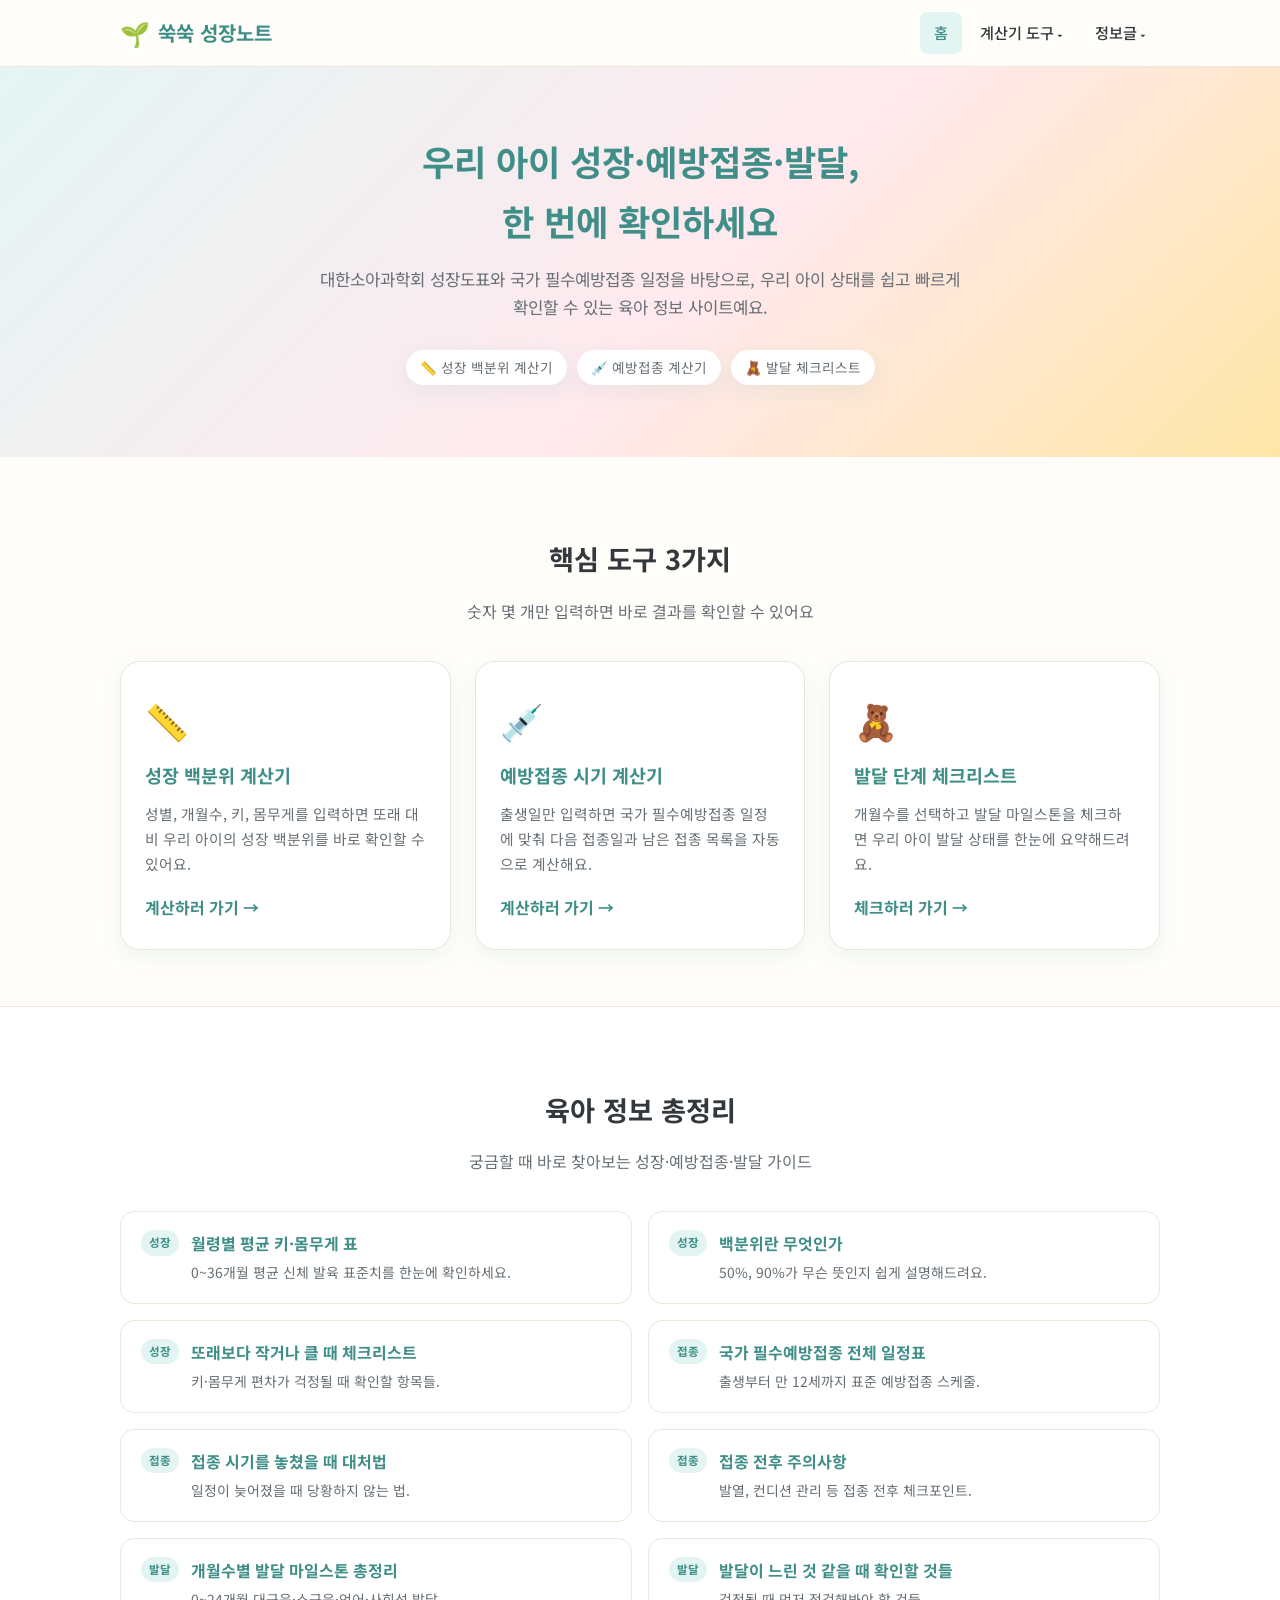
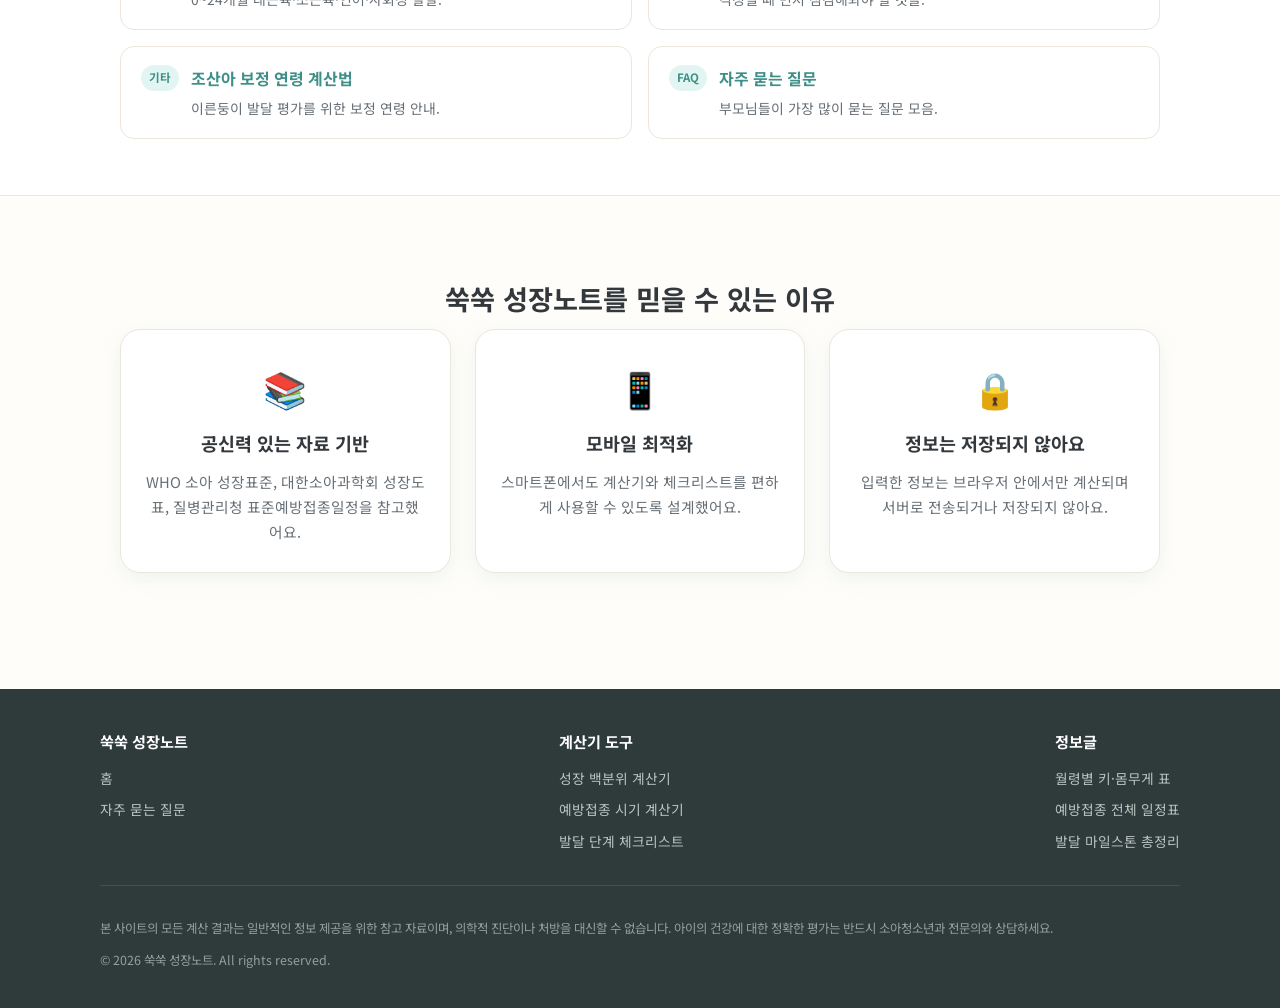
==== index.html @ 6a205681 "Add baby growth/vaccination/development static parenting site - 3 interactive tools: growth percenti" ====
<!DOCTYPE html>
<html lang="ko">
<head>
<meta charset="UTF-8" />
<meta name="viewport" content="width=device-width, initial-scale=1.0" />
<title>쑥쑥 성장노트 | 우리 아이 성장·예방접종·발달 한눈에 확인</title>
<meta name="description" content="성장 백분위 계산기, 예방접종 시기 계산기, 발달 단계 체크리스트까지 - 우리 아이의 성장, 예방접종, 발달을 한 번에 확인할 수 있는 육아 정보 사이트, 쑥쑥 성장노트." />
<meta name="keywords" content="성장백분위,성장곡선,예방접종일정,영유아발달,월령별키몸무게,육아정보" />
<link rel="canonical" href="https://example.com/" />
<meta property="og:title" content="쑥쑥 성장노트 | 우리 아이 성장·예방접종·발달 한눈에 확인" />
<meta property="og:description" content="성장 백분위 계산기, 예방접종 계산기, 발달 체크리스트로 우리 아이 건강을 챙기세요." />
<meta property="og:type" content="website" />
<link rel="icon" href="assets/favicon.svg" type="image/svg+xml" />
<link rel="preconnect" href="https://fonts.googleapis.com" />
<link href="https://fonts.googleapis.com/css2?family=Noto+Sans+KR:wght@400;500;700;900&display=swap" rel="stylesheet" />
<link rel="stylesheet" href="css/style.css" />
</head>
<body>

<header class="site-header">
  <div class="nav-wrap">
    <a href="index.html" class="logo"><span class="emoji">🌱</span> 쑥쑥 성장노트</a>
    <button class="nav-toggle" aria-label="메뉴 열기" aria-expanded="false">☰</button>
    <nav class="main-nav">
      <a href="index.html" class="active">홈</a>
      <details class="nav-dropdown">
        <summary>계산기 도구</summary>
        <div class="dropdown-panel">
          <a href="tools/growth-calculator.html">📏 성장 백분위 계산기</a>
          <a href="tools/vaccine-calculator.html">💉 예방접종 시기 계산기</a>
          <a href="tools/development-checklist.html">🧸 발달 단계 체크리스트</a>
        </div>
      </details>
      <details class="nav-dropdown">
        <summary>정보글</summary>
        <div class="dropdown-panel">
          <div class="group-label">성장</div>
          <a href="articles/growth-table.html">월령별 평균 키·몸무게 표</a>
          <a href="articles/percentile-explained.html">백분위란 무엇인가</a>
          <a href="articles/small-or-tall-checklist.html">또래보다 작거나 클 때 체크리스트</a>
          <div class="group-label">예방접종</div>
          <a href="articles/vaccine-schedule.html">국가 필수예방접종 전체 일정표</a>
          <a href="articles/missed-vaccine.html">접종 시기를 놓쳤을 때 대처법</a>
          <a href="articles/vaccine-care.html">접종 전후 주의사항</a>
          <div class="group-label">발달</div>
          <a href="articles/development-milestones.html">개월수별 발달 마일스톤 총정리</a>
          <a href="articles/development-concerns.html">발달이 느린 것 같을 때 확인할 것들</a>
          <div class="group-label">기타</div>
          <a href="articles/corrected-age.html">조산아 보정 연령 계산법</a>
          <a href="articles/faq.html">자주 묻는 질문</a>
        </div>
      </details>
    </nav>
  </div>
</header>

<section class="hero">
  <div class="container">
    <h1>우리 아이 성장·예방접종·발달,<br />한 번에 확인하세요</h1>
    <p>대한소아과학회 성장도표와 국가 필수예방접종 일정을 바탕으로, 우리 아이 상태를 쉽고 빠르게 확인할 수 있는 육아 정보 사이트예요.</p>
    <div class="hero-badges">
      <span class="badge">📏 성장 백분위 계산기</span>
      <span class="badge">💉 예방접종 계산기</span>
      <span class="badge">🧸 발달 체크리스트</span>
    </div>
  </div>
</section>

<section id="tools">
  <div class="container">
    <h2 class="section-title">핵심 도구 3가지</h2>
    <p class="section-sub">숫자 몇 개만 입력하면 바로 결과를 확인할 수 있어요</p>
    <div class="card-grid">
      <a href="tools/growth-calculator.html" class="tool-card">
        <div class="icon">📏</div>
        <h3>성장 백분위 계산기</h3>
        <p>성별, 개월수, 키, 몸무게를 입력하면 또래 대비 우리 아이의 성장 백분위를 바로 확인할 수 있어요.</p>
        <span class="cta">계산하러 가기 →</span>
      </a>
      <a href="tools/vaccine-calculator.html" class="tool-card">
        <div class="icon">💉</div>
        <h3>예방접종 시기 계산기</h3>
        <p>출생일만 입력하면 국가 필수예방접종 일정에 맞춰 다음 접종일과 남은 접종 목록을 자동으로 계산해요.</p>
        <span class="cta">계산하러 가기 →</span>
      </a>
      <a href="tools/development-checklist.html" class="tool-card">
        <div class="icon">🧸</div>
        <h3>발달 단계 체크리스트</h3>
        <p>개월수를 선택하고 발달 마일스톤을 체크하면 우리 아이 발달 상태를 한눈에 요약해드려요.</p>
        <span class="cta">체크하러 가기 →</span>
      </a>
    </div>
  </div>
</section>

<section id="articles" style="background:var(--color-surface);border-top:1px solid var(--color-border);border-bottom:1px solid var(--color-border);">
  <div class="container">
    <h2 class="section-title">육아 정보 총정리</h2>
    <p class="section-sub">궁금할 때 바로 찾아보는 성장·예방접종·발달 가이드</p>
    <div class="article-grid">
      <a href="articles/growth-table.html" class="article-card">
        <span class="tag">성장</span>
        <div><h4>월령별 평균 키·몸무게 표</h4><p>0~36개월 평균 신체 발육 표준치를 한눈에 확인하세요.</p></div>
      </a>
      <a href="articles/percentile-explained.html" class="article-card">
        <span class="tag">성장</span>
        <div><h4>백분위란 무엇인가</h4><p>50%, 90%가 무슨 뜻인지 쉽게 설명해드려요.</p></div>
      </a>
      <a href="articles/small-or-tall-checklist.html" class="article-card">
        <span class="tag">성장</span>
        <div><h4>또래보다 작거나 클 때 체크리스트</h4><p>키·몸무게 편차가 걱정될 때 확인할 항목들.</p></div>
      </a>
      <a href="articles/vaccine-schedule.html" class="article-card">
        <span class="tag">접종</span>
        <div><h4>국가 필수예방접종 전체 일정표</h4><p>출생부터 만 12세까지 표준 예방접종 스케줄.</p></div>
      </a>
      <a href="articles/missed-vaccine.html" class="article-card">
        <span class="tag">접종</span>
        <div><h4>접종 시기를 놓쳤을 때 대처법</h4><p>일정이 늦어졌을 때 당황하지 않는 법.</p></div>
      </a>
      <a href="articles/vaccine-care.html" class="article-card">
        <span class="tag">접종</span>
        <div><h4>접종 전후 주의사항</h4><p>발열, 컨디션 관리 등 접종 전후 체크포인트.</p></div>
      </a>
      <a href="articles/development-milestones.html" class="article-card">
        <span class="tag">발달</span>
        <div><h4>개월수별 발달 마일스톤 총정리</h4><p>0~24개월 대근육·소근육·언어·사회성 발달.</p></div>
      </a>
      <a href="articles/development-concerns.html" class="article-card">
        <span class="tag">발달</span>
        <div><h4>발달이 느린 것 같을 때 확인할 것들</h4><p>걱정될 때 먼저 점검해봐야 할 것들.</p></div>
      </a>
      <a href="articles/corrected-age.html" class="article-card">
        <span class="tag">기타</span>
        <div><h4>조산아 보정 연령 계산법</h4><p>이른둥이 발달 평가를 위한 보정 연령 안내.</p></div>
      </a>
      <a href="articles/faq.html" class="article-card">
        <span class="tag">FAQ</span>
        <div><h4>자주 묻는 질문</h4><p>부모님들이 가장 많이 묻는 질문 모음.</p></div>
      </a>
    </div>
  </div>
</section>

<section>
  <div class="container text-center">
    <h2 class="section-title">쑥쑥 성장노트를 믿을 수 있는 이유</h2>
    <div class="card-grid">
      <div class="tool-card">
        <div class="icon">📚</div>
        <h3>공신력 있는 자료 기반</h3>
        <p>WHO 소아 성장표준, 대한소아과학회 성장도표, 질병관리청 표준예방접종일정을 참고했어요.</p>
      </div>
      <div class="tool-card">
        <div class="icon">📱</div>
        <h3>모바일 최적화</h3>
        <p>스마트폰에서도 계산기와 체크리스트를 편하게 사용할 수 있도록 설계했어요.</p>
      </div>
      <div class="tool-card">
        <div class="icon">🔒</div>
        <h3>정보는 저장되지 않아요</h3>
        <p>입력한 정보는 브라우저 안에서만 계산되며 서버로 전송되거나 저장되지 않아요.</p>
      </div>
    </div>
  </div>
</section>

<footer class="site-footer">
  <div class="footer-inner">
    <div class="footer-col">
      <h5>쑥쑥 성장노트</h5>
      <a href="index.html">홈</a>
      <a href="articles/faq.html">자주 묻는 질문</a>
    </div>
    <div class="footer-col">
      <h5>계산기 도구</h5>
      <a href="tools/growth-calculator.html">성장 백분위 계산기</a>
      <a href="tools/vaccine-calculator.html">예방접종 시기 계산기</a>
      <a href="tools/development-checklist.html">발달 단계 체크리스트</a>
    </div>
    <div class="footer-col">
      <h5>정보글</h5>
      <a href="articles/growth-table.html">월령별 키·몸무게 표</a>
      <a href="articles/vaccine-schedule.html">예방접종 전체 일정표</a>
      <a href="articles/development-milestones.html">발달 마일스톤 총정리</a>
    </div>
  </div>
  <div class="footer-bottom">
    <p>본 사이트의 모든 계산 결과는 일반적인 정보 제공을 위한 참고 자료이며, 의학적 진단이나 처방을 대신할 수 없습니다. 아이의 건강에 대한 정확한 평가는 반드시 소아청소년과 전문의와 상담하세요.</p>
    <p>© <span id="year"></span> 쑥쑥 성장노트. All rights reserved.</p>
  </div>
</footer>

<script src="js/main.js"></script>
</body>
</html>
---- css/style.css ----
/* ========================================
   쑥쑥 성장노트 - 공통 스타일시트
   파스텔톤, 신뢰감 있는 육아정보 사이트
   ======================================== */

:root {
  --color-primary: #5fb3ab;
  --color-primary-dark: #3f8f88;
  --color-primary-light: #e3f5f3;
  --color-accent: #ff9eb0;
  --color-accent-light: #ffe9ee;
  --color-yellow: #ffe6a7;
  --color-blue: #eaf2ff;
  --color-bg: #fffdf9;
  --color-surface: #ffffff;
  --color-text: #33383d;
  --color-text-soft: #676f76;
  --color-border: #ece6db;
  --radius-lg: 20px;
  --radius-md: 14px;
  --radius-sm: 8px;
  --shadow-soft: 0 6px 20px rgba(95, 179, 171, 0.12);
  --max-width: 1080px;
  --font-main: "Noto Sans KR", "Pretendard", -apple-system, BlinkMacSystemFont, "Malgun Gothic", sans-serif;
}

* {
  box-sizing: border-box;
}

html {
  scroll-behavior: smooth;
}

body {
  margin: 0;
  font-family: var(--font-main);
  background: var(--color-bg);
  color: var(--color-text);
  line-height: 1.7;
  -webkit-font-smoothing: antialiased;
}

img {
  max-width: 100%;
}

a {
  color: var(--color-primary-dark);
  text-decoration: none;
}

a:hover {
  text-decoration: underline;
}

.container {
  max-width: var(--max-width);
  margin: 0 auto;
  padding: 0 20px;
}

/* ---------- Header / Nav ---------- */
.site-header {
  position: sticky;
  top: 0;
  z-index: 100;
  background: rgba(255, 253, 249, 0.94);
  backdrop-filter: blur(6px);
  border-bottom: 1px solid var(--color-border);
}

.nav-wrap {
  max-width: var(--max-width);
  margin: 0 auto;
  padding: 12px 20px;
  display: flex;
  align-items: center;
  justify-content: space-between;
  gap: 16px;
}

.logo {
  display: flex;
  align-items: center;
  gap: 8px;
  font-size: 1.25rem;
  font-weight: 700;
  color: var(--color-primary-dark);
  white-space: nowrap;
}

.logo .emoji {
  font-size: 1.5rem;
}

.nav-toggle {
  display: none;
  background: none;
  border: none;
  font-size: 1.6rem;
  cursor: pointer;
  color: var(--color-primary-dark);
  padding: 4px 8px;
}

.main-nav {
  display: flex;
  align-items: center;
  gap: 4px;
  flex-wrap: wrap;
  justify-content: flex-end;
}

.main-nav > a {
  padding: 8px 14px;
  border-radius: var(--radius-sm);
  color: var(--color-text);
  font-weight: 500;
  font-size: 0.95rem;
  white-space: nowrap;
}

.main-nav > a:hover,
.main-nav > a.active {
  background: var(--color-primary-light);
  color: var(--color-primary-dark);
  text-decoration: none;
}

.nav-dropdown {
  position: relative;
}

.nav-dropdown > summary {
  list-style: none;
  cursor: pointer;
  padding: 8px 14px;
  border-radius: var(--radius-sm);
  font-weight: 500;
  font-size: 0.95rem;
  color: var(--color-text);
  user-select: none;
}

.nav-dropdown > summary::-webkit-details-marker {
  display: none;
}

.nav-dropdown > summary::after {
  content: " ▾";
  font-size: 0.75em;
}

.nav-dropdown[open] > summary,
.nav-dropdown > summary:hover {
  background: var(--color-primary-light);
  color: var(--color-primary-dark);
}

.dropdown-panel {
  position: absolute;
  right: 0;
  top: calc(100% + 8px);
  background: var(--color-surface);
  border: 1px solid var(--color-border);
  border-radius: var(--radius-md);
  box-shadow: var(--shadow-soft);
  padding: 10px;
  min-width: 240px;
  display: grid;
  gap: 2px;
  z-index: 50;
}

.dropdown-panel .group-label {
  font-size: 0.75rem;
  color: var(--color-text-soft);
  padding: 8px 10px 2px;
  font-weight: 700;
}

.dropdown-panel a {
  display: block;
  padding: 8px 10px;
  border-radius: var(--radius-sm);
  color: var(--color-text);
  font-size: 0.92rem;
}

.dropdown-panel a:hover {
  background: var(--color-primary-light);
  text-decoration: none;
  color: var(--color-primary-dark);
}

/* ---------- Hero ---------- */
.hero {
  background: linear-gradient(135deg, var(--color-primary-light) 0%, var(--color-accent-light) 55%, var(--color-yellow) 100%);
  padding: 64px 20px 72px;
  text-align: center;
}

.hero h1 {
  font-size: 2.2rem;
  margin: 0 0 14px;
  color: var(--color-primary-dark);
}

.hero p {
  font-size: 1.05rem;
  color: var(--color-text-soft);
  max-width: 640px;
  margin: 0 auto 28px;
}

.hero-badges {
  display: flex;
  flex-wrap: wrap;
  gap: 10px;
  justify-content: center;
}

.badge {
  background: var(--color-surface);
  padding: 6px 14px;
  border-radius: 999px;
  font-size: 0.85rem;
  color: var(--color-text-soft);
  box-shadow: var(--shadow-soft);
}

/* ---------- Sections ---------- */
section {
  padding: 56px 0;
}

.section-title {
  text-align: center;
  margin-bottom: 8px;
  font-size: 1.7rem;
  color: var(--color-text);
}

.section-sub {
  text-align: center;
  color: var(--color-text-soft);
  margin-bottom: 36px;
}

/* ---------- Cards ---------- */
.card-grid {
  display: grid;
  grid-template-columns: repeat(3, 1fr);
  gap: 24px;
}

.tool-card {
  background: var(--color-surface);
  border-radius: var(--radius-lg);
  padding: 28px 24px;
  box-shadow: var(--shadow-soft);
  border: 1px solid var(--color-border);
  transition: transform 0.15s ease, box-shadow 0.15s ease;
  display: flex;
  flex-direction: column;
  gap: 10px;
}

.tool-card:hover {
  transform: translateY(-4px);
  box-shadow: 0 12px 28px rgba(95, 179, 171, 0.2);
}

.tool-card .icon {
  font-size: 2.2rem;
}

.tool-card h3 {
  margin: 0;
  font-size: 1.15rem;
}

.tool-card p {
  color: var(--color-text-soft);
  font-size: 0.92rem;
  margin: 0;
  flex-grow: 1;
}

.tool-card .cta {
  margin-top: 8px;
  display: inline-block;
  font-weight: 700;
  color: var(--color-primary-dark);
}

.article-grid {
  display: grid;
  grid-template-columns: repeat(2, 1fr);
  gap: 16px;
}

.article-card {
  background: var(--color-surface);
  border: 1px solid var(--color-border);
  border-radius: var(--radius-md);
  padding: 18px 20px;
  display: flex;
  gap: 12px;
  align-items: flex-start;
}

.article-card .tag {
  font-size: 0.72rem;
  font-weight: 700;
  color: var(--color-primary-dark);
  background: var(--color-primary-light);
  padding: 3px 8px;
  border-radius: 999px;
  white-space: nowrap;
}

.article-card h4 {
  margin: 0 0 4px;
  font-size: 1rem;
}

.article-card p {
  margin: 0;
  font-size: 0.87rem;
  color: var(--color-text-soft);
}

/* ---------- Page header (inner pages) ---------- */
.page-hero {
  background: var(--color-primary-light);
  padding: 40px 20px;
  text-align: center;
}

.page-hero h1 {
  margin: 0 0 8px;
  font-size: 1.75rem;
  color: var(--color-primary-dark);
}

.page-hero p {
  margin: 0;
  color: var(--color-text-soft);
}

.breadcrumb {
  font-size: 0.85rem;
  color: var(--color-text-soft);
  margin-bottom: 8px;
}

.content-wrap {
  max-width: 780px;
  margin: 0 auto;
  padding: 40px 20px 80px;
}

.content-wrap h2 {
  color: var(--color-primary-dark);
  margin-top: 40px;
  font-size: 1.35rem;
}

.content-wrap h3 {
  font-size: 1.1rem;
  margin-top: 28px;
}

.content-wrap table {
  width: 100%;
  border-collapse: collapse;
  margin: 20px 0;
  font-size: 0.9rem;
}

.content-wrap th,
.content-wrap td {
  border: 1px solid var(--color-border);
  padding: 8px 10px;
  text-align: center;
}

.content-wrap th {
  background: var(--color-primary-light);
  color: var(--color-primary-dark);
}

.content-wrap tr:nth-child(even) {
  background: #fbf9f4;
}

.table-scroll {
  overflow-x: auto;
  -webkit-overflow-scrolling: touch;
}

.callout {
  background: var(--color-accent-light);
  border-left: 4px solid var(--color-accent);
  border-radius: var(--radius-sm);
  padding: 16px 18px;
  margin: 20px 0;
  font-size: 0.92rem;
}

.callout.info {
  background: var(--color-blue);
  border-left-color: #7ea8e0;
}

.callout.warn {
  background: var(--color-yellow);
  border-left-color: #e0b23a;
}

.disclaimer {
  font-size: 0.82rem;
  color: var(--color-text-soft);
  background: #f6f3ec;
  border-radius: var(--radius-sm);
  padding: 14px 16px;
  margin-top: 32px;
}

/* ---------- Calculator UI ---------- */
.calc-box {
  background: var(--color-surface);
  border-radius: var(--radius-lg);
  box-shadow: var(--shadow-soft);
  border: 1px solid var(--color-border);
  padding: 28px;
  max-width: 640px;
  margin: 0 auto;
}

.form-row {
  margin-bottom: 18px;
}

.form-row label {
  display: block;
  font-weight: 700;
  margin-bottom: 6px;
  font-size: 0.92rem;
}

.form-row .hint {
  font-weight: 400;
  color: var(--color-text-soft);
  font-size: 0.8rem;
  margin-left: 4px;
}

.form-row input[type="number"],
.form-row input[type="date"],
.form-row select {
  width: 100%;
  padding: 12px 14px;
  border: 1.5px solid var(--color-border);
  border-radius: var(--radius-sm);
  font-size: 1rem;
  font-family: inherit;
  background: #fff;
  color: var(--color-text);
}

.form-row input:focus,
.form-row select:focus {
  outline: none;
  border-color: var(--color-primary);
}

.radio-group {
  display: flex;
  gap: 10px;
}

.radio-group label {
  flex: 1;
  display: flex;
  align-items: center;
  justify-content: center;
  gap: 6px;
  padding: 12px;
  border: 1.5px solid var(--color-border);
  border-radius: var(--radius-sm);
  cursor: pointer;
  font-weight: 500;
  font-size: 0.95rem;
}

.radio-group input {
  accent-color: var(--color-primary);
}

.radio-group input:checked + span,
.radio-group label:has(input:checked) {
  color: var(--color-primary-dark);
  border-color: var(--color-primary);
  background: var(--color-primary-light);
}

.btn {
  display: inline-block;
  background: var(--color-primary);
  color: #fff;
  border: none;
  padding: 14px 24px;
  border-radius: var(--radius-sm);
  font-size: 1rem;
  font-weight: 700;
  cursor: pointer;
  width: 100%;
  font-family: inherit;
  transition: background 0.15s ease;
}

.btn:hover {
  background: var(--color-primary-dark);
  text-decoration: none;
}

.btn.secondary {
  background: var(--color-surface);
  color: var(--color-primary-dark);
  border: 1.5px solid var(--color-primary);
}

.result-box {
  margin-top: 24px;
  padding: 22px;
  border-radius: var(--radius-md);
  background: var(--color-primary-light);
  display: none;
}

.result-box.show {
  display: block;
}

.result-headline {
  font-size: 1.3rem;
  font-weight: 700;
  color: var(--color-primary-dark);
  margin-bottom: 6px;
}

.result-sub {
  color: var(--color-text-soft);
  font-size: 0.9rem;
  margin-bottom: 16px;
}

.percentile-bar-wrap {
  margin: 14px 0;
}

.percentile-bar-label {
  display: flex;
  justify-content: space-between;
  font-size: 0.82rem;
  color: var(--color-text-soft);
  margin-bottom: 4px;
}

.percentile-bar {
  height: 14px;
  border-radius: 999px;
  background: #dcefed;
  position: relative;
  overflow: visible;
}

.percentile-bar-fill {
  height: 100%;
  border-radius: 999px;
  background: linear-gradient(90deg, var(--color-primary), var(--color-accent));
}

.result-grid {
  display: grid;
  grid-template-columns: 1fr 1fr;
  gap: 14px;
  margin-top: 16px;
}

.result-item {
  background: #fff;
  border-radius: var(--radius-sm);
  padding: 14px;
  text-align: center;
}

.result-item .num {
  font-size: 1.4rem;
  font-weight: 700;
  color: var(--color-primary-dark);
}

.result-item .label {
  font-size: 0.8rem;
  color: var(--color-text-soft);
}

/* Vaccine list */
.vaccine-list {
  margin-top: 20px;
  display: grid;
  gap: 10px;
}

.vaccine-item {
  display: flex;
  align-items: center;
  justify-content: space-between;
  gap: 10px;
  background: #fff;
  border-radius: var(--radius-sm);
  padding: 12px 16px;
  border-left: 5px solid var(--color-border);
}

.vaccine-item.overdue {
  border-left-color: #e0645f;
  background: #fff2f1;
}

.vaccine-item.soon {
  border-left-color: #e0b23a;
  background: #fffaf0;
}

.vaccine-item.upcoming {
  border-left-color: var(--color-primary);
}

.vaccine-item .v-name {
  font-weight: 700;
  font-size: 0.95rem;
}

.vaccine-item .v-age {
  font-size: 0.8rem;
  color: var(--color-text-soft);
}

.vaccine-item .v-date {
  font-size: 0.85rem;
  font-weight: 700;
  white-space: nowrap;
}

.status-pill {
  font-size: 0.72rem;
  font-weight: 700;
  padding: 3px 9px;
  border-radius: 999px;
  white-space: nowrap;
}

.status-pill.overdue {
  background: #e0645f;
  color: #fff;
}

.status-pill.soon {
  background: #e0b23a;
  color: #fff;
}

.status-pill.upcoming {
  background: var(--color-primary-light);
  color: var(--color-primary-dark);
}

/* Checklist */
.checklist-group {
  margin-bottom: 22px;
}

.checklist-group h4 {
  color: var(--color-primary-dark);
  margin-bottom: 8px;
  font-size: 0.95rem;
}

.check-item {
  display: flex;
  align-items: flex-start;
  gap: 10px;
  padding: 10px 12px;
  border-radius: var(--radius-sm);
  border: 1px solid var(--color-border);
  margin-bottom: 6px;
  cursor: pointer;
  font-size: 0.92rem;
}

.check-item:hover {
  background: var(--color-primary-light);
}

.check-item input {
  margin-top: 3px;
  width: 18px;
  height: 18px;
  accent-color: var(--color-primary);
  flex-shrink: 0;
}

.summary-box {
  text-align: center;
  padding: 20px;
  border-radius: var(--radius-md);
  background: var(--color-primary-light);
  margin-top: 16px;
}

.summary-box .ratio {
  font-size: 2rem;
  font-weight: 700;
  color: var(--color-primary-dark);
}

/* FAQ accordion */
.faq-item {
  border: 1px solid var(--color-border);
  border-radius: var(--radius-md);
  margin-bottom: 12px;
  overflow: hidden;
}

.faq-item summary {
  padding: 16px 18px;
  cursor: pointer;
  font-weight: 700;
  background: var(--color-surface);
  list-style: none;
}

.faq-item summary::-webkit-details-marker {
  display: none;
}

.faq-item summary::before {
  content: "Q. ";
  color: var(--color-primary-dark);
}

.faq-item[open] summary {
  background: var(--color-primary-light);
}

.faq-item .faq-answer {
  padding: 4px 18px 18px;
  color: var(--color-text-soft);
  font-size: 0.93rem;
}

/* ---------- Footer ---------- */
.site-footer {
  background: #2f3a3b;
  color: #d8dedb;
  padding: 40px 20px 24px;
  margin-top: 60px;
}

.footer-inner {
  max-width: var(--max-width);
  margin: 0 auto;
  display: flex;
  flex-wrap: wrap;
  gap: 32px;
  justify-content: space-between;
}

.footer-col h5 {
  color: #fff;
  margin: 0 0 12px;
  font-size: 0.95rem;
}

.footer-col a {
  display: block;
  color: #b9c4c0;
  font-size: 0.86rem;
  margin-bottom: 8px;
}

.footer-col a:hover {
  color: #fff;
}

.footer-bottom {
  max-width: var(--max-width);
  margin: 24px auto 0;
  padding-top: 20px;
  border-top: 1px solid #43504f;
  font-size: 0.78rem;
  color: #94a09c;
  line-height: 1.6;
}

/* ---------- Utility ---------- */
.text-center {
  text-align: center;
}

.mt-24 {
  margin-top: 24px;
}

.back-link {
  display: inline-block;
  margin-top: 30px;
  font-size: 0.9rem;
}

/* ---------- Responsive ---------- */
@media (max-width: 900px) {
  .card-grid {
    grid-template-columns: repeat(2, 1fr);
  }
  .article-grid {
    grid-template-columns: 1fr;
  }
}

@media (max-width: 720px) {
  .nav-toggle {
    display: block;
  }

  .main-nav {
    display: none;
    position: absolute;
    top: 100%;
    left: 0;
    right: 0;
    background: var(--color-surface);
    flex-direction: column;
    align-items: stretch;
    padding: 10px 20px 20px;
    border-bottom: 1px solid var(--color-border);
    box-shadow: var(--shadow-soft);
  }

  .main-nav.open {
    display: flex;
  }

  .main-nav > a,
  .nav-dropdown > summary {
    width: 100%;
    text-align: left;
  }

  .dropdown-panel {
    position: static;
    box-shadow: none;
    border: none;
    padding: 0 0 0 10px;
  }

  .hero h1 {
    font-size: 1.6rem;
  }

  .card-grid {
    grid-template-columns: 1fr;
  }

  .result-grid {
    grid-template-columns: 1fr 1fr;
  }

  .radio-group {
    flex-direction: column;
  }

  .vaccine-item {
    flex-wrap: wrap;
  }
}
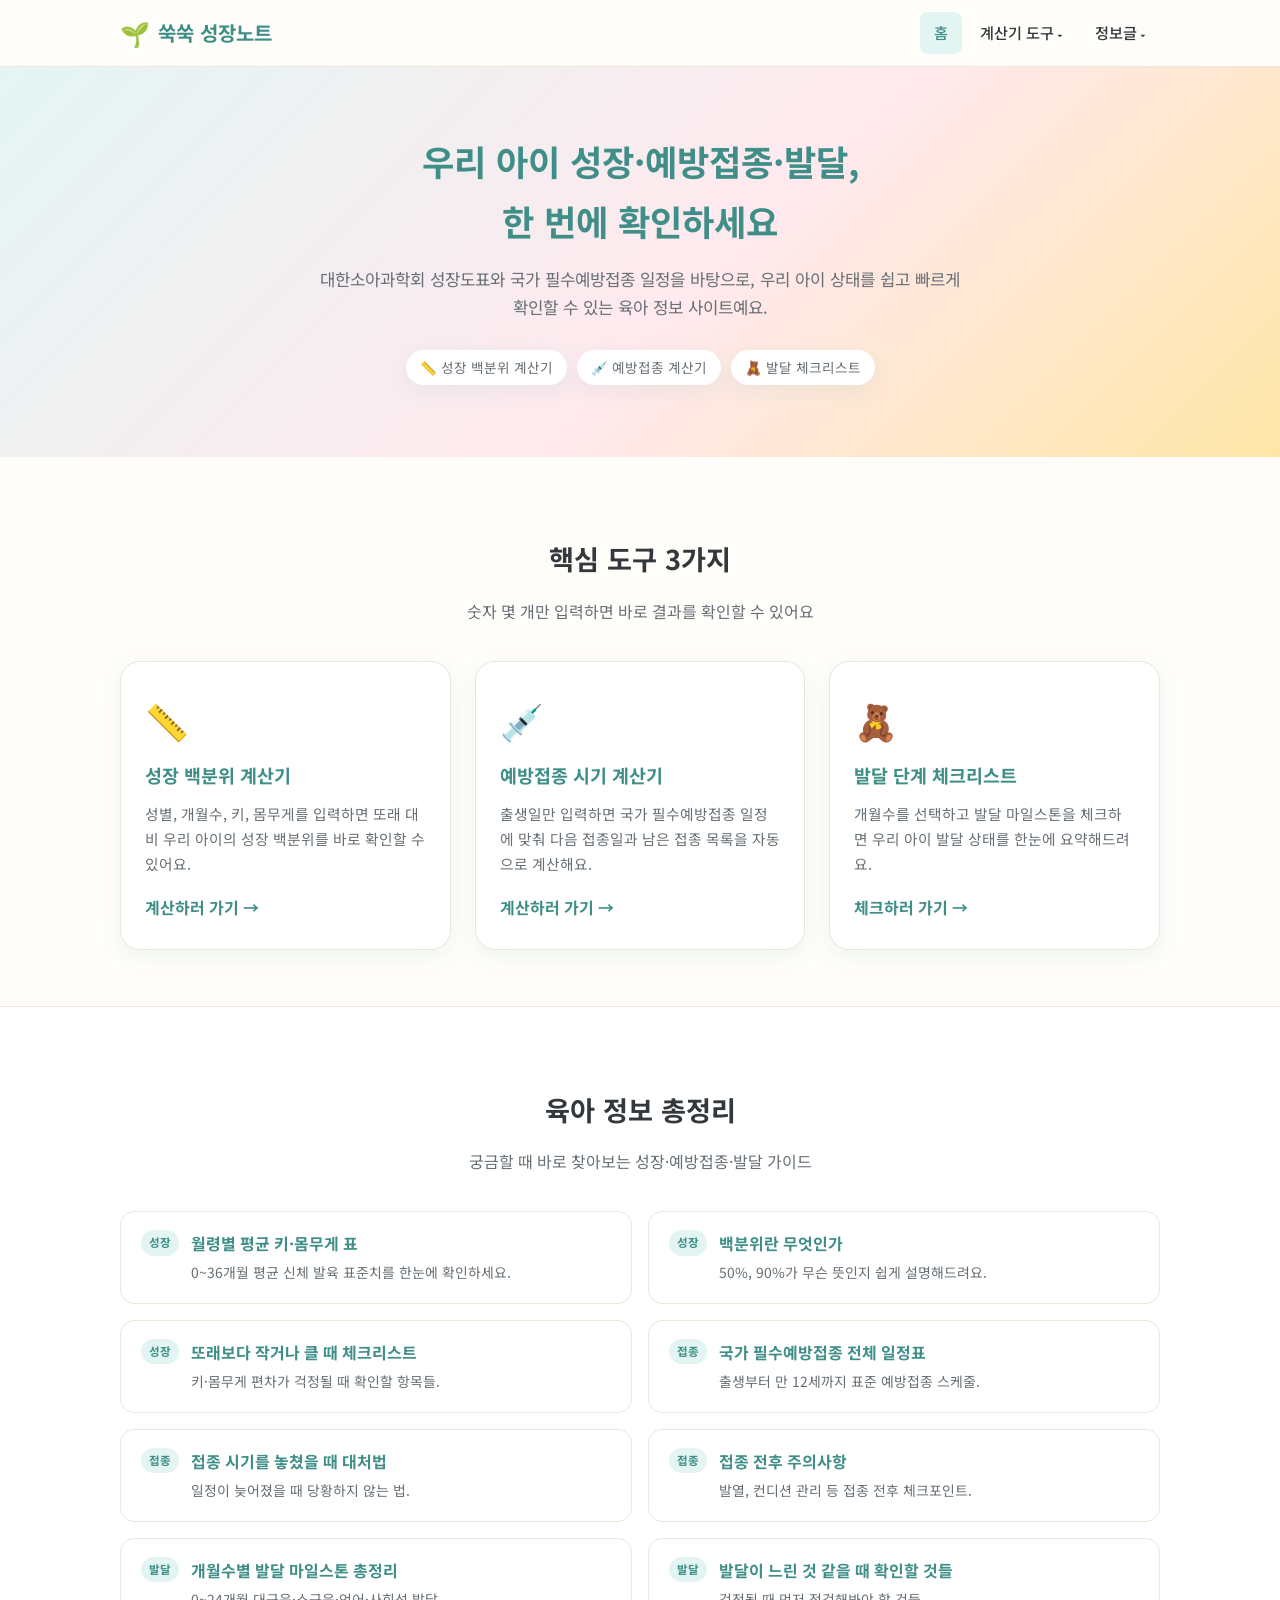
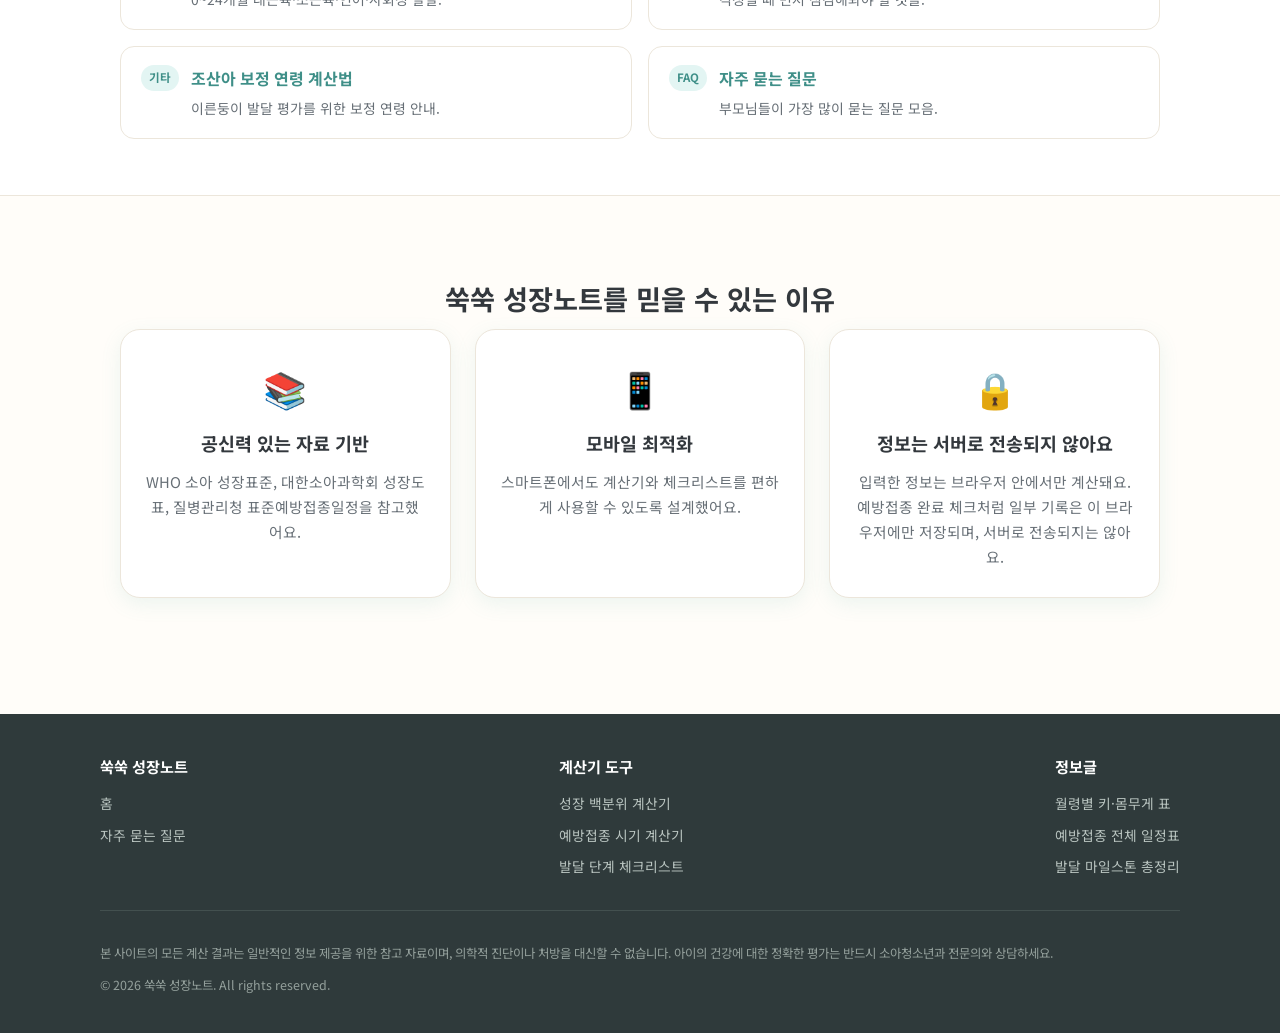
==== commit 4ca96590: "Fix vaccine window bug, add completion checkboxes, fix percentile display Vaccine calculator: - Fix " ====
--- a/index.html
+++ b/index.html
@@ -158,8 +158,8 @@
       </div>
       <div class="tool-card">
         <div class="icon">🔒</div>
-        <h3>정보는 저장되지 않아요</h3>
-        <p>입력한 정보는 브라우저 안에서만 계산되며 서버로 전송되거나 저장되지 않아요.</p>
+        <h3>정보는 서버로 전송되지 않아요</h3>
+        <p>입력한 정보는 브라우저 안에서만 계산돼요. 예방접종 완료 체크처럼 일부 기록은 이 브라우저에만 저장되며, 서버로 전송되지는 않아요.</p>
       </div>
     </div>
   </div>
--- a/css/style.css
+++ b/css/style.css
@@ -641,6 +641,24 @@
   border-left-color: var(--color-primary);
 }
 
+.vaccine-item.done {
+  border-left-color: #9aa5a1;
+  background: #f7f7f5;
+  opacity: 0.75;
+}
+
+.vaccine-item.done .v-name {
+  text-decoration: line-through;
+  color: var(--color-text-soft);
+}
+
+.v-done-checkbox {
+  width: 18px;
+  height: 18px;
+  accent-color: var(--color-primary);
+  flex-shrink: 0;
+}
+
 .vaccine-item .v-name {
   font-weight: 700;
   font-size: 0.95rem;
@@ -678,6 +696,11 @@
 .status-pill.upcoming {
   background: var(--color-primary-light);
   color: var(--color-primary-dark);
+}
+
+.status-pill.done {
+  background: #9aa5a1;
+  color: #fff;
 }
 
 /* Checklist */
